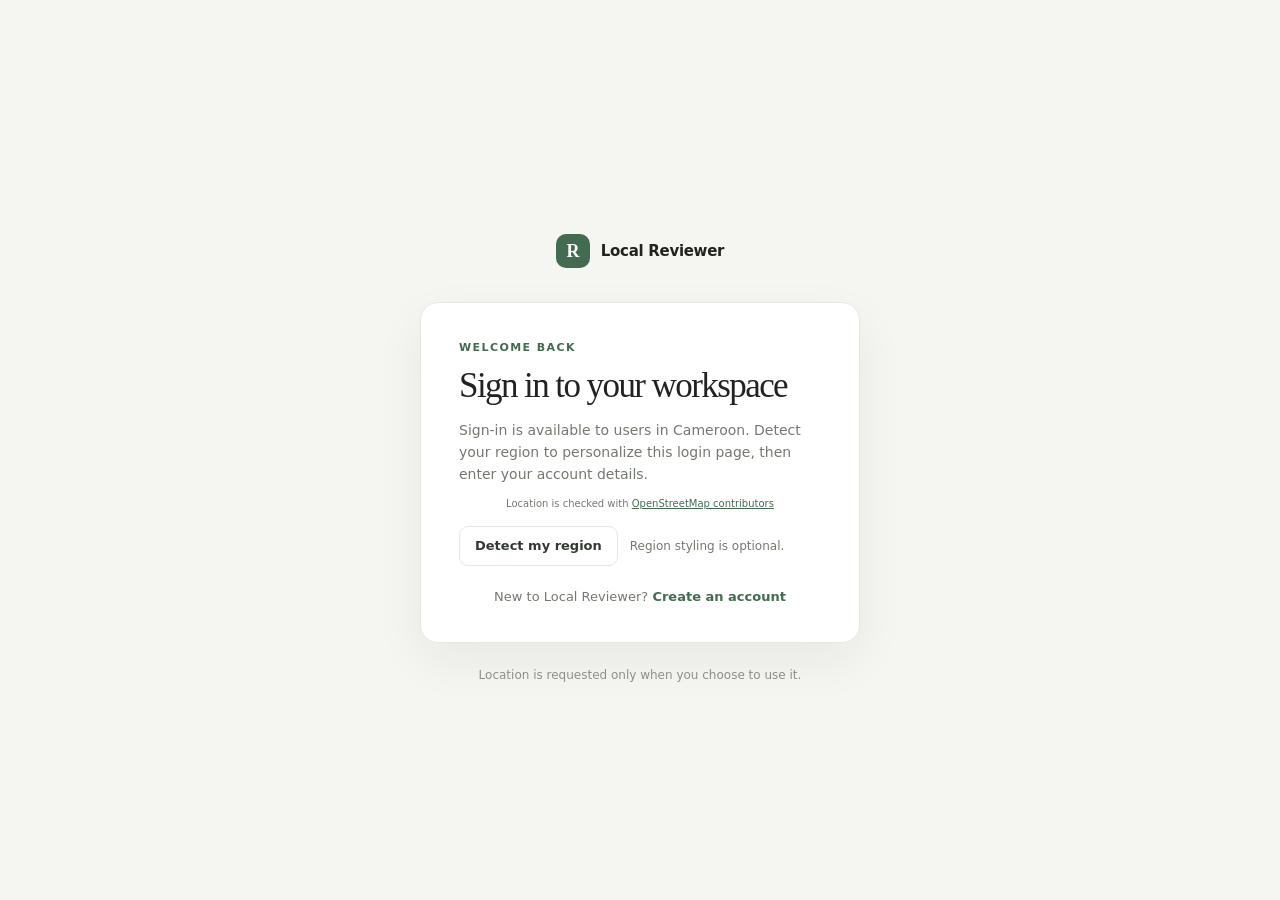
==== index.html @ 7c456812 "Initial commit Co-authored-by: Copilot <223556219+Copilot@users.noreply.github.com>" ====
<!doctype html>
<html lang="en">
  <head>
    <meta charset="utf-8" />
    <meta name="viewport" content="width=device-width, initial-scale=1" />
    <meta
      name="description"
      content="Sign in to Local Reviewer."
    />
    <title>Sign in · Local Reviewer</title>
    <link rel="stylesheet" href="css/styles.css" />
    <script src="js/auth.js" defer></script>
    <script src="js/app.js" defer></script>
  </head>
  <body>
    <main class="login-page">
      <a class="brand" href="./index.html" aria-label="Local Reviewer home">
        <span class="brand-mark" aria-hidden="true">R</span>
        <span>Local Reviewer</span>
      </a>

      <section class="login-card" aria-labelledby="login-title">
        <p class="eyebrow" id="region-eyebrow">Welcome back</p>
        <h1 id="login-title">Sign in to your workspace</h1>
        <p class="login-copy">
          Sign-in is available to users in Cameroon. Detect your region to
          personalize this login page, then enter your account details.
        </p>
        <p class="location-attribution auth-location-attribution">
          Location is checked with
          <a href="https://www.openstreetmap.org/copyright" target="_blank" rel="noreferrer">
            OpenStreetMap contributors
          </a>
        </p>

        <div class="region-picker">
          <button class="secondary-button" id="detect-region" type="button">
            Detect my region
          </button>
          <span id="region-status" role="status" aria-live="polite">
            Region styling is optional.
          </span>
        </div>

        <div class="manual-region-picker" id="manual-region-picker" hidden>
          <label for="region-preview">Preview a region</label>
          <div class="manual-region-controls">
            <select id="region-preview">
              <option value="">Choose a region</option>
              <option value="adamawa">Adamawa</option>
              <option value="centre">Centre</option>
              <option value="east">East</option>
              <option value="far-north">Far North</option>
              <option value="littoral">Littoral</option>
              <option value="north">North</option>
              <option value="northwest">Northwest</option>
              <option value="west">West</option>
              <option value="south">South</option>
              <option value="southwest">Southwest</option>
            </select>
            <button class="secondary-button" id="preview-region" type="button">
              Preview
            </button>
          </div>
          <p class="location-note">
            Preview only. Sign-in still verifies your actual location.
          </p>
        </div>

        <form class="login-form" id="login-form" hidden>
          <label for="email">Email address</label>
          <input
            id="email"
            name="email"
            type="email"
            placeholder="you@example.com"
            autocomplete="email"
            required
          />

          <label for="password">Password</label>
          <input
            id="password"
            name="password"
            type="password"
            placeholder="Enter your password"
            autocomplete="current-password"
            required
          />

          <div class="form-options">
            <label class="remember-option" for="remember">
              <input id="remember" name="remember" type="checkbox" />
              <span>Remember me</span>
            </label>
          </div>

          <button type="submit">Sign in</button>
        </form>
        <p
          class="form-message"
          id="form-message"
          role="status"
          aria-live="polite"
        ></p>
        <p class="account-prompt">
          New to Local Reviewer? <a href="register.html">Create an account</a>
        </p>
      </section>

      <p class="page-note">Location is requested only when you choose to use it.</p>
    </main>
  </body>
</html>
---- css/styles.css ----
:root {
  color-scheme: light;
  font-family:
    Inter, ui-sans-serif, system-ui, -apple-system, BlinkMacSystemFont, "Segoe UI",
    sans-serif;
  color: #20231f;
  background: #f5f6f2;
  font-synthesis: none;
  text-rendering: optimizeLegibility;
  -webkit-font-smoothing: antialiased;
  -moz-osx-font-smoothing: grayscale;

  --color-muted: #73796f;
  --color-accent: #426b50;
  --color-border: #e5e8e1;
}

* {
  box-sizing: border-box;
}

body {
  min-width: 320px;
  min-height: 100vh;
  margin: 0;
}

body[data-region="adamawa"] {
  --color-accent: #a85f16;
  --color-border: #eddbc6;
}

body[data-region="centre"] {
  --color-accent: #465fa8;
  --color-border: #d7def2;
}

body[data-region="east"] {
  --color-accent: #24786c;
  --color-border: #cde6df;
}

body[data-region="far-north"] {
  --color-accent: #b74632;
  --color-border: #efd5cc;
}

body[data-region="littoral"] {
  --color-accent: #6750a4;
  --color-border: #e0d8f0;
}

body[data-region="north"] {
  --color-accent: #92700d;
  --color-border: #e9e0bd;
}

body[data-region="northwest"] {
  --color-accent: #805095;
  --color-border: #ead9ef;
}

body[data-region="west"] {
  --color-accent: #ae4968;
  --color-border: #f0d7df;
}

body[data-region="south"] {
  --color-accent: #34744c;
  --color-border: #d2e5d7;
}

body[data-region="southwest"] {
  --color-accent: #277493;
  --color-border: #d0e3eb;
}

.login-page {
  display: flex;
  min-height: 100vh;
  flex-direction: column;
  align-items: center;
  justify-content: center;
  padding: 40px 20px 24px;
  animation: fade-in 4000ms cubic-bezier(0.22, 1, 0.36, 1) both;
}

.brand {
  display: inline-flex;
  align-items: center;
  gap: 11px;
  margin-bottom: 34px;
  color: inherit;
  font-size: 15px;
  font-weight: 650;
  letter-spacing: -0.02em;
  text-decoration: none;
}

.brand-mark {
  display: grid;
  width: 34px;
  height: 34px;
  place-items: center;
  border-radius: 10px;
  color: #fff;
  background: var(--color-accent);
  font-family: Georgia, serif;
  font-size: 18px;
}

.login-card {
  width: min(100%, 440px);
  padding: 38px;
  border: 1px solid var(--color-border);
  border-radius: 18px;
  background: #fff;
  box-shadow: 0 18px 50px rgb(32 35 31 / 6%);
}

.eyebrow {
  margin: 0 0 12px;
  color: var(--color-accent);
  font-size: 11px;
  font-weight: 700;
  letter-spacing: 0.13em;
  text-transform: uppercase;
}

h1 {
  margin: 0;
  font-family: Georgia, "Times New Roman", serif;
  font-size: clamp(28px, 6vw, 35px);
  font-weight: 400;
  letter-spacing: -0.045em;
  line-height: 1.15;
}

.login-copy {
  margin: 12px 0 30px;
  color: var(--color-muted);
  font-size: 14px;
  line-height: 1.6;
}

.login-form {
  display: flex;
  flex-direction: column;
}

.login-form[hidden] {
  display: none;
}

.login-form:not([hidden]) {
  animation: form-appear 520ms cubic-bezier(0.22, 1, 0.36, 1) both;
  transform-origin: top center;
}

.login-form > label,
.password-label label {
  color: #343a33;
  font-size: 13px;
  font-weight: 600;
}

.login-form input[type="email"],
.login-form input[type="password"] {
  width: 100%;
  height: 46px;
  margin: 8px 0 20px;
  padding: 0 13px;
  border: 1px solid #dfe3db;
  border-radius: 8px;
  outline: none;
  color: #20231f;
  background: #fff;
  font: inherit;
  font-size: 14px;
  transition:
    border-color 150ms ease,
    box-shadow 150ms ease;
}

.login-form input::placeholder {
  color: #a0a69c;
}

.login-form input[type="email"]:focus,
.login-form input[type="password"]:focus {
  border-color: var(--color-accent);
  box-shadow: 0 0 0 3px rgb(66 107 80 / 12%);
}

.password-label {
  display: flex;
  align-items: center;
  justify-content: space-between;
}

.form-options {
  margin: -3px 0 23px;
}

.remember-option {
  display: inline-flex;
  align-items: center;
  gap: 8px;
  color: #555c53;
  font-size: 13px;
  cursor: pointer;
}

.remember-option input {
  width: 15px;
  height: 15px;
  margin: 0;
  accent-color: var(--color-accent);
}

.login-form button {
  min-height: 46px;
  border: 0;
  border-radius: 8px;
  color: #fff;
  background: var(--color-accent);
  font: inherit;
  font-size: 14px;
  font-weight: 650;
  cursor: pointer;
  transition: background-color 150ms ease;
}

.login-form button:hover {
  background: #35583f;
}

.login-form button:disabled {
  cursor: wait;
  opacity: 0.7;
}

.login-form button:focus-visible,
.brand:focus-visible {
  outline: 3px solid rgb(66 107 80 / 30%);
  outline-offset: 3px;
}

.form-message {
  min-height: 0;
  margin: 0;
  color: #8a4b14;
  font-size: 13px;
  line-height: 1.5;
}

.form-message:not(:empty) {
  margin-top: 16px;
}

.page-note {
  margin: 25px 0 0;
  color: #8a9086;
  font-size: 12px;
  text-align: center;
}

.account-prompt {
  margin: 23px 0 0;
  color: var(--color-muted);
  font-size: 13px;
  text-align: center;
}

.account-prompt a {
  color: var(--color-accent);
  font-weight: 650;
  text-decoration: none;
}

.account-prompt a:hover {
  text-decoration: underline;
}

.site-header {
  display: flex;
  min-height: 76px;
  align-items: center;
  justify-content: space-between;
  padding: 0 clamp(20px, 5vw, 72px);
  border-bottom: 1px solid var(--color-border);
  background: #fff;
  animation: fade-in 420ms cubic-bezier(0.22, 1, 0.36, 1) both;
}

.site-header .brand {
  margin: 0;
}

.account-controls {
  display: flex;
  align-items: center;
  gap: 18px;
}

.user-email {
  color: var(--color-muted);
  font-size: 13px;
}

.sign-out-button {
  min-height: 36px;
  padding: 0 13px;
  border: 1px solid var(--color-border);
  border-radius: 7px;
  color: #343a33;
  background: #fff;
  font: inherit;
  font-size: 13px;
  font-weight: 600;
  cursor: pointer;
}

.sign-out-button:hover {
  background: #f5f6f2;
}

.sign-out-button:focus-visible,
.account-prompt a:focus-visible {
  outline: 3px solid rgb(66 107 80 / 30%);
  outline-offset: 3px;
}

.reviewer-workspace {
  width: min(100% - 48px, 1120px);
  margin: 0 auto;
  padding: clamp(48px, 9vh, 90px) 0;
  animation: reviewer-appear 520ms cubic-bezier(0.22, 1, 0.36, 1) both;
}

.reviewer-intro {
  text-align: center;
  animation: fade-in 480ms cubic-bezier(0.22, 1, 0.36, 1) both;
}

.reviewer-intro h1 {
  font-size: clamp(38px, 7vw, 58px);
}

.reviewer-grid {
  display: grid;
  grid-template-columns: minmax(0, 1.7fr) minmax(280px, 0.9fr);
  gap: 28px;
  margin-top: 42px;
  animation: reviewer-appear 560ms 100ms cubic-bezier(0.22, 1, 0.36, 1) both;
}

.review-panel,
.profile-panel {
  padding: 24px;
  border: 1px solid var(--color-border);
  border-radius: 18px;
  background: #fff;
  box-shadow: 0 12px 32px rgb(32 35 31 / 5%);
}

.panel-header {
  display: flex;
  align-items: center;
  justify-content: space-between;
  gap: 16px;
  margin-bottom: 18px;
}

.panel-header h2,
.profile-header h2 {
  margin: 0;
  font-size: 1.2rem;
  letter-spacing: -0.03em;
}

.review-card {
  display: flex;
  align-items: center;
  justify-content: space-between;
  gap: 16px;
  padding: 18px 16px;
  border: 1px solid var(--color-border);
  border-radius: 14px;
  background: #fafbf9;
  animation: fade-in 420ms cubic-bezier(0.22, 1, 0.36, 1) both;
}

.review-card:nth-of-type(2) {
  animation-delay: 70ms;
}

.review-card:nth-of-type(3) {
  animation-delay: 140ms;
}

.review-card:nth-of-type(4) {
  animation-delay: 210ms;
}

.review-card + .review-card {
  margin-top: 14px;
}

.review-card.highlighted {
  border-color: rgb(66 107 80 / 35%);
  background: rgb(66 107 80 / 5%);
}

.card-tag {
  margin: 0 0 8px;
  color: var(--color-muted);
  font-size: 11px;
  font-weight: 700;
  letter-spacing: 0.12em;
  text-transform: uppercase;
}

.review-card h3 {
  margin: 0;
  font-size: 1.08rem;
}

.pill {
  display: inline-flex;
  align-items: center;
  justify-content: center;
  min-height: 28px;
  padding: 0 10px;
  border-radius: 999px;
  font-size: 11px;
  font-weight: 700;
}

.pill.success {
  background: rgb(72 138 92 / 12%);
  color: #2d6d45;
}

.pill.warning {
  background: rgb(196 131 41 / 12%);
  color: #976110;
}

.pill.neutral {
  background: #eef1ee;
  color: #5c645e;
}

.profile-header {
  display: flex;
  align-items: center;
  gap: 14px;
  margin-bottom: 26px;
}

.avatar {
  display: grid;
  width: 52px;
  height: 52px;
  place-items: center;
  border-radius: 16px;
  color: #fff;
  background: linear-gradient(135deg, var(--color-accent), #7ca386);
  font-size: 1.2rem;
  font-weight: 700;
}

.profile-label,
.meta-label {
  color: var(--color-muted);
  font-size: 11px;
  letter-spacing: 0.1em;
  text-transform: uppercase;
}

.profile-info {
  display: grid;
  gap: 16px;
  padding: 18px 0;
  border-top: 1px solid var(--color-border);
  border-bottom: 1px solid var(--color-border);
}

.profile-info strong {
  display: block;
  margin-top: 6px;
  color: #1f2520;
  font-size: 0.96rem;
}

.connection-status {
  display: flex;
  align-items: center;
  gap: 8px;
}

.connection-dot {
  width: 8px;
  height: 8px;
  flex: 0 0 auto;
  border-radius: 50%;
  background: #969d94;
}

.connection-dot.is-online {
  background: #4c9b62;
}

.connection-dot.is-offline {
  background: #c45b50;
}

.location-info strong {
  overflow-wrap: anywhere;
  font-size: 0.85rem;
  line-height: 1.5;
}

.location-coordinates {
  display: block;
  margin-top: 4px;
  color: var(--color-muted);
  font-size: 12px;
  font-variant-numeric: tabular-nums;
}

.location-button {
  min-height: 34px;
  margin-top: 12px;
  padding: 0 11px;
  border: 1px solid var(--color-border);
  border-radius: 8px;
  color: #343a33;
  background: #fff;
  font: inherit;
  font-size: 12px;
  font-weight: 600;
  cursor: pointer;
}

.location-button:hover {
  background: #f5f6f2;
}

.location-button:disabled {
  cursor: wait;
  opacity: 0.65;
}

.location-button:focus-visible {
  outline: 3px solid rgb(66 107 80 / 30%);
  outline-offset: 3px;
}

.location-note {
  display: block;
  margin-top: 8px;
  color: var(--color-muted);
  font-size: 11px;
  line-height: 1.5;
}

.location-attribution {
  display: block;
  margin-top: 6px;
  color: var(--color-muted);
  font-size: 10px;
}

.location-attribution a {
  color: var(--color-accent);
}

.auth-location-attribution {
  margin: -18px 0 22px;
  text-align: center;
}

.region-picker {
  display: flex;
  align-items: center;
  gap: 12px;
  margin: -5px 0 23px;
}

.region-picker button {
  flex: 0 0 auto;
}

.region-picker span {
  color: var(--color-muted);
  font-size: 12px;
  line-height: 1.5;
}

.region-picker button:disabled {
  cursor: wait;
  opacity: 0.7;
}

.region-picker.is-detecting button::after {
  display: inline-block;
  width: 12px;
  height: 12px;
  margin-left: 9px;
  border: 2px solid currentColor;
  border-right-color: transparent;
  border-radius: 50%;
  content: "";
  vertical-align: -2px;
  animation: spin 700ms linear infinite;
}

.region-picker.is-detecting span {
  animation: status-pulse 1.2s ease-in-out infinite;
}

.region-picker span {
  overflow-wrap: anywhere;
}

.manual-region-picker {
  margin: -7px 0 22px;
  animation: fade-in 300ms ease both;
}

.manual-region-picker[hidden] {
  display: none;
}

.manual-region-picker > label {
  display: block;
  margin-bottom: 8px;
  color: #343a33;
  font-size: 12px;
  font-weight: 600;
}

.manual-region-controls {
  display: flex;
  gap: 10px;
}

.manual-region-controls select {
  min-width: 0;
  min-height: 40px;
  flex: 1;
  padding: 0 10px;
  border: 1px solid var(--color-border);
  border-radius: 8px;
  color: #343a33;
  background: #fff;
  font: inherit;
  font-size: 13px;
}

.manual-region-controls select:focus-visible,
.manual-region-controls button:focus-visible {
  outline: 3px solid rgb(66 107 80 / 30%);
  outline-offset: 3px;
}

.manual-region-picker .location-note {
  margin-top: 8px;
}

@keyframes fade-in {
  from {
    opacity: 0;
    transform: translateY(10px);
  }

  to {
    opacity: 1;
    transform: translateY(0);
  }
}

@keyframes form-appear {
  from {
    opacity: 0;
    transform: translateY(14px) scale(0.99);
  }

  to {
    opacity: 1;
    transform: translateY(0) scale(1);
  }
}

@keyframes reviewer-appear {
  from {
    opacity: 0;
    transform: translateY(18px);
  }

  to {
    opacity: 1;
    transform: translateY(0);
  }
}

@keyframes spin {
  to {
    transform: rotate(360deg);
  }
}

@keyframes status-pulse {
  50% {
    opacity: 0.55;
  }
}

@media (prefers-reduced-motion: reduce) {
  *,
  *::before,
  *::after {
    animation-duration: 0.01ms !important;
    animation-iteration-count: 1 !important;
    animation-delay: 0ms !important;
    scroll-behavior: auto !important;
  }
}

.stat-group {
  display: grid;
  grid-template-columns: repeat(2, minmax(0, 1fr));
  gap: 12px;
  margin: 22px 0;
}

.stat-box {
  padding: 16px 14px;
  border: 1px solid var(--color-border);
  border-radius: 12px;
  background: #f7f9f6;
}

.stat-box span {
  display: block;
  color: var(--color-muted);
  font-size: 11px;
  letter-spacing: 0.08em;
  text-transform: uppercase;
}

.stat-box strong {
  display: block;
  margin-top: 10px;
  font-size: 1.5rem;
}

.profile-actions {
  display: flex;
  flex-wrap: wrap;
  gap: 12px;
}

.primary-button,
.secondary-button {
  min-height: 40px;
  padding: 0 15px;
  border-radius: 9px;
  border: 1px solid var(--color-border);
  font: inherit;
  font-size: 13px;
  font-weight: 600;
  cursor: pointer;
}

.primary-button {
  color: #fff;
  background: var(--color-accent);
  border-color: var(--color-accent);
}

.secondary-button {
  background: #fff;
  color: #343a33;
}

.primary-button:hover {
  background: #35583f;
}

.secondary-button:hover {
  background: #f5f6f2;
}

@media (max-width: 760px) {
  .reviewer-grid {
    grid-template-columns: 1fr;
  }
}

@media (max-width: 480px) {
  .login-page {
    justify-content: flex-start;
    padding-top: max(52px, 10vh);
  }

  .brand {
    margin-bottom: 28px;
  }

  .login-card {
    padding: 30px 24px;
  }

  .site-header {
    min-height: 66px;
    padding-inline: 16px;
  }

  .account-controls {
    gap: 10px;
  }

  .user-email {
    max-width: 120px;
    overflow: hidden;
    font-size: 11px;
    text-overflow: ellipsis;
    white-space: nowrap;
  }

  .sign-out-button {
    min-height: 34px;
    padding-inline: 9px;
    font-size: 12px;
  }

  .reviewer-workspace {
    width: min(100% - 36px, 960px);
  }
}
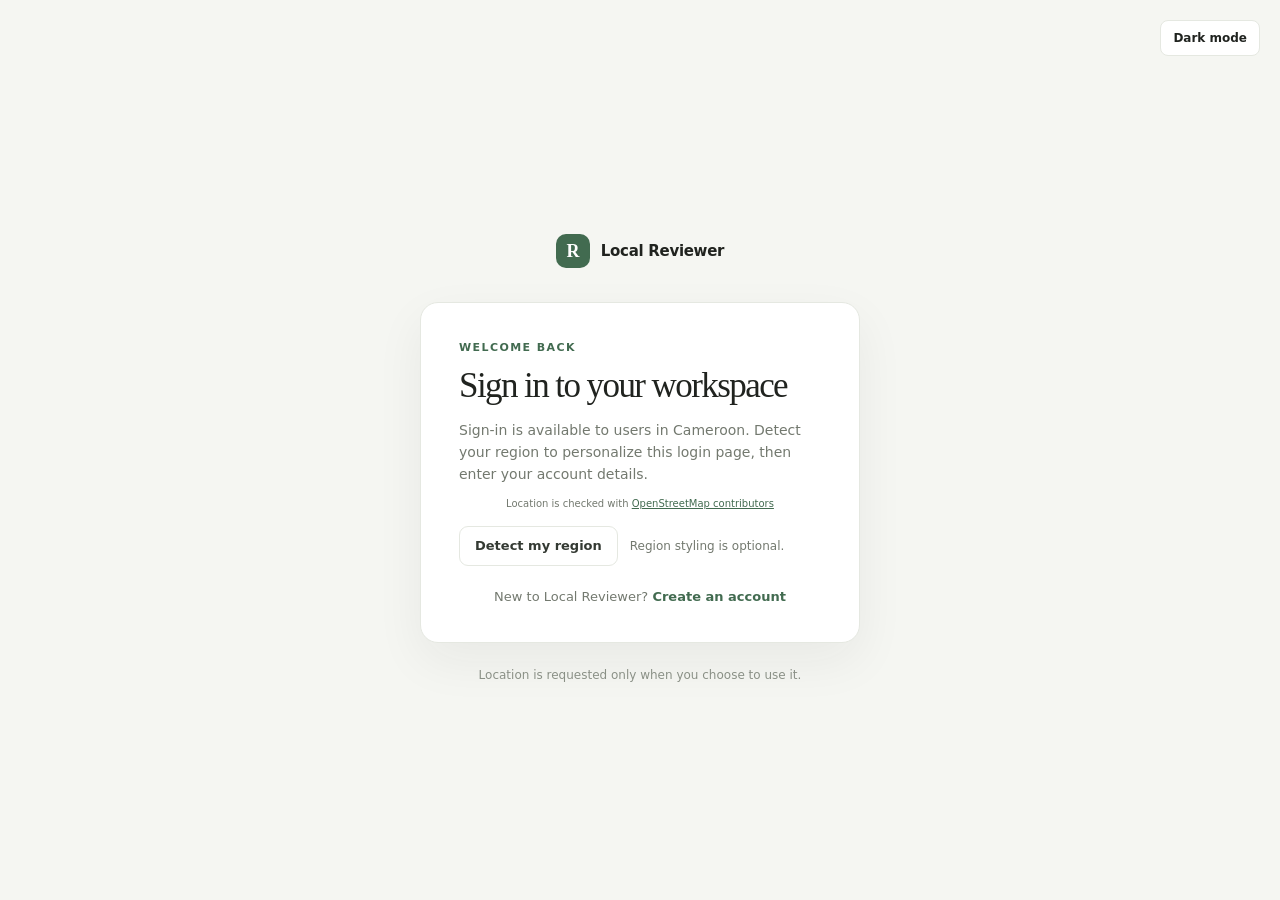
==== commit 10b718bd: "Add profile editing and report history Co-authored-by: Copilot <223556219+Copilot@users.noreply.gith" ====
--- a/index.html
+++ b/index.html
@@ -9,11 +9,15 @@
     />
     <title>Sign in · Local Reviewer</title>
     <link rel="stylesheet" href="css/styles.css" />
+    <script src="js/preferences.js"></script>
     <script src="js/auth.js" defer></script>
     <script src="js/app.js" defer></script>
   </head>
   <body>
     <main class="login-page">
+      <button class="theme-toggle page-theme-toggle" type="button" data-theme-toggle aria-pressed="false">
+        Dark mode
+      </button>
       <a class="brand" href="./index.html" aria-label="Local Reviewer home">
         <span class="brand-mark" aria-hidden="true">R</span>
         <span>Local Reviewer</span>
@@ -79,14 +83,25 @@
           />
 
           <label for="password">Password</label>
-          <input
-            id="password"
-            name="password"
-            type="password"
-            placeholder="Enter your password"
-            autocomplete="current-password"
-            required
-          />
+          <div class="password-field">
+            <input
+              id="password"
+              name="password"
+              type="password"
+              placeholder="Enter your password"
+              autocomplete="current-password"
+              required
+            />
+            <button
+              class="password-toggle"
+              type="button"
+              data-password-toggle
+              aria-controls="password"
+              aria-pressed="false"
+            >
+              Show
+            </button>
+          </div>
 
           <div class="form-options">
             <label class="remember-option" for="remember">
--- a/css/styles.css
+++ b/css/styles.css
@@ -3,8 +3,8 @@
   font-family:
     Inter, ui-sans-serif, system-ui, -apple-system, BlinkMacSystemFont, "Segoe UI",
     sans-serif;
-  color: #20231f;
-  background: #f5f6f2;
+  color: var(--color-text);
+  background: var(--color-page);
   font-synthesis: none;
   text-rendering: optimizeLegibility;
   -webkit-font-smoothing: antialiased;
@@ -13,6 +13,44 @@
   --color-muted: #73796f;
   --color-accent: #426b50;
   --color-border: #e5e8e1;
+  --color-text: #20231f;
+  --color-page: #f5f6f2;
+  --color-surface: #fff;
+  --color-surface-muted: #fafbf9;
+  --color-field-border: #dfe3db;
+  --color-label: #343a33;
+  --color-strong: #1f2520;
+  --color-option: #555c53;
+  --color-placeholder: #a0a69c;
+  --color-soft-background: #f5f6f2;
+  --color-button-hover: #35583f;
+}
+
+:root[data-theme="dark"] {
+  color-scheme: dark;
+  --color-text: #e8ebe6;
+  --color-page: #171a17;
+  --color-surface: #222622;
+  --color-surface-muted: #292e29;
+  --color-field-border: #414840;
+  --color-label: #d6dbd4;
+  --color-strong: #edf0eb;
+  --color-option: #c1c8bf;
+  --color-muted: #abb3a8;
+  --color-border: #383f37;
+  --color-placeholder: #9aa397;
+  --color-soft-background: #2a302a;
+  --color-button-hover: #35583f;
+}
+
+html,
+body {
+  background: var(--color-page);
+  color: var(--color-text);
+}
+
+html[data-theme="dark"] body {
+  --color-border: #383f37;
 }
 
 * {
@@ -20,7 +58,7 @@
 }
 
 body {
-  min-width: 320px;
+  min-width: 100%;
   min-height: 100vh;
   margin: 0;
 }
@@ -109,12 +147,41 @@
   font-size: 18px;
 }
 
+.theme-toggle {
+  min-height: 36px;
+  padding: 0 12px;
+  border: 1px solid var(--color-border);
+  border-radius: 8px;
+  color: var(--color-text);
+  background: var(--color-surface);
+  font: inherit;
+  font-size: 12px;
+  font-weight: 600;
+  cursor: pointer;
+}
+
+.theme-toggle:hover {
+  background: var(--color-soft-background);
+}
+
+.theme-toggle:focus-visible,
+.password-toggle:focus-visible {
+  outline: 3px solid rgb(66 107 80 / 30%);
+  outline-offset: 3px;
+}
+
+.page-theme-toggle {
+  position: absolute;
+  top: 20px;
+  right: 20px;
+}
+
 .login-card {
   width: min(100%, 440px);
   padding: 38px;
   border: 1px solid var(--color-border);
   border-radius: 18px;
-  background: #fff;
+  background: var(--color-surface);
   box-shadow: 0 18px 50px rgb(32 35 31 / 6%);
 }
 
@@ -159,22 +226,26 @@
 
 .login-form > label,
 .password-label label {
-  color: #343a33;
+  color: var(--color-label);
   font-size: 13px;
   font-weight: 600;
 }
 
 .login-form input[type="email"],
-.login-form input[type="password"] {
+.login-form input[type="password"],
+.login-form input[type="text"],
+.review-form input,
+.review-form select,
+.review-form textarea {
   width: 100%;
-  height: 46px;
+  min-height: 46px;
   margin: 8px 0 20px;
   padding: 0 13px;
-  border: 1px solid #dfe3db;
+  border: 1px solid var(--color-field-border);
   border-radius: 8px;
   outline: none;
-  color: #20231f;
-  background: #fff;
+  color: var(--color-text);
+  background: var(--color-surface);
   font: inherit;
   font-size: 14px;
   transition:
@@ -183,13 +254,44 @@
 }
 
 .login-form input::placeholder {
-  color: #a0a69c;
+  color: var(--color-placeholder);
 }
 
 .login-form input[type="email"]:focus,
-.login-form input[type="password"]:focus {
+.login-form input[type="password"]:focus,
+.login-form input[type="text"]:focus {
   border-color: var(--color-accent);
   box-shadow: 0 0 0 3px rgb(66 107 80 / 12%);
+}
+
+.password-field {
+  position: relative;
+  display: flex;
+  align-items: flex-start;
+}
+
+.login-form .password-field input {
+  padding-right: 64px;
+}
+
+.login-form .password-toggle {
+  position: absolute;
+  top: 14px;
+  right: 9px;
+  min-height: 32px;
+  padding: 0 7px;
+  border: 0;
+  color: var(--color-accent);
+  background: transparent;
+  font-size: 12px;
+}
+
+.login-form .password-toggle:hover {
+  background: var(--color-soft-background);
+}
+
+.password-toggle:focus-visible {
+  outline-offset: 0;
 }
 
 .password-label {
@@ -206,7 +308,7 @@
   display: inline-flex;
   align-items: center;
   gap: 8px;
-  color: #555c53;
+  color: var(--color-option);
   font-size: 13px;
   cursor: pointer;
 }
@@ -232,7 +334,7 @@
 }
 
 .login-form button:hover {
-  background: #35583f;
+  background: var(--color-button-hover);
 }
 
 .login-form button:disabled {
@@ -289,7 +391,7 @@
   justify-content: space-between;
   padding: 0 clamp(20px, 5vw, 72px);
   border-bottom: 1px solid var(--color-border);
-  background: #fff;
+  background: var(--color-surface);
   animation: fade-in 420ms cubic-bezier(0.22, 1, 0.36, 1) both;
 }
 
@@ -313,8 +415,8 @@
   padding: 0 13px;
   border: 1px solid var(--color-border);
   border-radius: 7px;
-  color: #343a33;
-  background: #fff;
+  color: var(--color-label);
+  background: var(--color-surface);
   font: inherit;
   font-size: 13px;
   font-weight: 600;
@@ -322,7 +424,7 @@
 }
 
 .sign-out-button:hover {
-  background: #f5f6f2;
+  background: var(--color-soft-background);
 }
 
 .sign-out-button:focus-visible,
@@ -360,7 +462,7 @@
   padding: 24px;
   border: 1px solid var(--color-border);
   border-radius: 18px;
-  background: #fff;
+  background: var(--color-surface);
   box-shadow: 0 12px 32px rgb(32 35 31 / 5%);
 }
 
@@ -377,6 +479,85 @@
   margin: 0;
   font-size: 1.2rem;
   letter-spacing: -0.03em;
+}
+
+.review-form {
+  display: flex;
+  flex-direction: column;
+  gap: 10px;
+  margin: 0 0 20px;
+  padding: 18px;
+  border: 1px solid var(--color-border);
+  border-radius: 12px;
+  background: var(--color-surface-muted);
+  animation: form-appear 320ms cubic-bezier(0.22, 1, 0.36, 1) both;
+}
+
+.review-form[hidden] {
+  display: none;
+}
+
+.review-form label {
+  color: var(--color-label);
+  font-size: 12px;
+  font-weight: 600;
+}
+
+.review-form-intro,
+.review-form-note,
+.review-form-feedback {
+  margin: 0 0 5px;
+  color: var(--color-muted);
+  font-size: 12px;
+  line-height: 1.5;
+}
+
+.review-form input,
+.review-form select,
+.review-form textarea {
+  min-height: 42px;
+  margin: 0 0 5px;
+  padding: 10px 11px;
+  font: inherit;
+  font-size: 13px;
+}
+
+.review-form textarea {
+  min-height: 78px;
+  resize: vertical;
+}
+
+.review-form input:focus,
+.review-form select:focus,
+.review-form textarea:focus {
+  border-color: var(--color-accent);
+  outline: none;
+  box-shadow: 0 0 0 3px rgb(66 107 80 / 12%);
+}
+
+.review-form-row {
+  display: grid;
+  grid-template-columns: repeat(2, minmax(0, 1fr));
+  gap: 12px;
+}
+
+.review-form-row > div {
+  display: flex;
+  min-width: 0;
+  flex-direction: column;
+  gap: 10px;
+}
+
+.review-form .primary-button {
+  align-self: flex-start;
+}
+
+.review-form-note {
+  margin-top: 3px;
+}
+
+.review-form-feedback:not(:empty) {
+  color: var(--color-accent);
 }
 
 .review-card {
@@ -387,7 +568,7 @@
   padding: 18px 16px;
   border: 1px solid var(--color-border);
   border-radius: 14px;
-  background: #fafbf9;
+  background: var(--color-surface-muted);
   animation: fade-in 420ms cubic-bezier(0.22, 1, 0.36, 1) both;
 }
 
@@ -448,8 +629,8 @@
 }
 
 .pill.neutral {
-  background: #eef1ee;
-  color: #5c645e;
+  background: var(--color-soft-background);
+  color: var(--color-option);
 }
 
 .profile-header {
@@ -490,7 +671,7 @@
 .profile-info strong {
   display: block;
   margin-top: 6px;
-  color: #1f2520;
+  color: var(--color-strong);
   font-size: 0.96rem;
 }
 
@@ -536,8 +717,8 @@
   padding: 0 11px;
   border: 1px solid var(--color-border);
   border-radius: 8px;
-  color: #343a33;
-  background: #fff;
+  color: var(--color-label);
+  background: var(--color-surface);
   font: inherit;
   font-size: 12px;
   font-weight: 600;
@@ -545,7 +726,7 @@
 }
 
 .location-button:hover {
-  background: #f5f6f2;
+  background: var(--color-soft-background);
 }
 
 .location-button:disabled {
@@ -637,7 +818,7 @@
 .manual-region-picker > label {
   display: block;
   margin-bottom: 8px;
-  color: #343a33;
+  color: var(--color-label);
   font-size: 12px;
   font-weight: 600;
 }
@@ -654,8 +835,8 @@
   padding: 0 10px;
   border: 1px solid var(--color-border);
   border-radius: 8px;
-  color: #343a33;
-  background: #fff;
+  color: var(--color-text);
+  background: var(--color-surface);
   font: inherit;
   font-size: 13px;
 }
@@ -740,7 +921,7 @@
   padding: 16px 14px;
   border: 1px solid var(--color-border);
   border-radius: 12px;
-  background: #f7f9f6;
+  background: var(--color-surface-muted);
 }
 
 .stat-box span {
@@ -761,6 +942,209 @@
   display: flex;
   flex-wrap: wrap;
   gap: 12px;
+}
+
+.workspace-dialog {
+  width: min(100% - 32px, 520px);
+  max-height: min(85vh, 720px);
+  padding: 0;
+  overflow: auto;
+  border: 1px solid var(--color-border);
+  border-radius: 16px;
+  color: var(--color-text);
+  background: var(--color-surface);
+  box-shadow: 0 24px 70px rgb(0 0 0 / 24%);
+}
+
+.workspace-dialog::backdrop {
+  background: rgb(10 14 10 / 55%);
+  backdrop-filter: blur(3px);
+}
+
+.dialog-form {
+  display: flex;
+  flex-direction: column;
+  gap: 12px;
+  padding: 24px;
+}
+
+.dialog-heading {
+  display: flex;
+  align-items: flex-start;
+  justify-content: space-between;
+  gap: 18px;
+  margin-bottom: 4px;
+}
+
+.dialog-heading .eyebrow {
+  margin-bottom: 7px;
+}
+
+.dialog-heading h2 {
+  margin: 0;
+  font-family: Georgia, "Times New Roman", serif;
+  font-size: 1.6rem;
+  font-weight: 400;
+}
+
+.dialog-close {
+  display: grid;
+  width: 36px;
+  height: 36px;
+  flex: 0 0 auto;
+  place-items: center;
+  border: 1px solid var(--color-border);
+  border-radius: 9px;
+  color: var(--color-text);
+  background: var(--color-surface);
+  font: inherit;
+  font-size: 22px;
+  cursor: pointer;
+}
+
+.dialog-close:hover {
+  background: var(--color-soft-background);
+}
+
+.dialog-form > label {
+  color: var(--color-label);
+  font-size: 13px;
+  font-weight: 600;
+}
+
+.dialog-form input {
+  min-height: 44px;
+  padding: 0 12px;
+  border: 1px solid var(--color-field-border);
+  border-radius: 8px;
+  color: var(--color-text);
+  background: var(--color-surface);
+  font: inherit;
+  font-size: 14px;
+}
+
+.dialog-form input:focus-visible {
+  border-color: var(--color-accent);
+  outline: 3px solid rgb(66 107 80 / 14%);
+}
+
+.dialog-note,
+.dialog-feedback {
+  margin: 0;
+  color: var(--color-muted);
+  font-size: 12px;
+  line-height: 1.55;
+}
+
+.dialog-feedback:not(:empty) {
+  color: #a74737;
+}
+
+.dialog-actions {
+  display: flex;
+  justify-content: flex-end;
+  gap: 10px;
+  margin-top: 8px;
+}
+
+.dialog-actions button:focus-visible,
+.dialog-close:focus-visible {
+  outline: 3px solid rgb(66 107 80 / 30%);
+  outline-offset: 3px;
+}
+
+.reports-dialog {
+  width: min(100% - 32px, 680px);
+}
+
+.report-history {
+  display: grid;
+  gap: 12px;
+  max-height: 45vh;
+  margin: 0;
+  padding: 0;
+  overflow: auto;
+  list-style: none;
+}
+
+.report-history li {
+  padding: 14px;
+  border: 1px solid var(--color-border);
+  border-radius: 11px;
+  background: var(--color-surface-muted);
+}
+
+.report-history-heading {
+  display: flex;
+  justify-content: space-between;
+  gap: 12px;
+}
+
+.report-history h3 {
+  margin: 0;
+  overflow-wrap: anywhere;
+  font-size: 14px;
+}
+
+.report-history p {
+  margin: 7px 0;
+  color: var(--color-muted);
+  font-size: 12px;
+}
+
+.report-history-status {
+  color: var(--color-accent);
+  font-size: 11px;
+  font-weight: 650;
+}
+
+.report-history details {
+  margin-top: 10px;
+  border-top: 1px solid var(--color-border);
+  padding-top: 9px;
+}
+
+.report-history summary {
+  color: var(--color-accent);
+  font-size: 12px;
+  font-weight: 650;
+  cursor: pointer;
+}
+
+.report-history dl {
+  display: grid;
+  gap: 5px 12px;
+  grid-template-columns: minmax(100px, 0.35fr) minmax(0, 1fr);
+  margin: 12px 0 0;
+  font-size: 12px;
+  line-height: 1.5;
+}
+
+.report-history dt {
+  color: var(--color-muted);
+  font-weight: 600;
+}
+
+.report-history dd {
+  min-width: 0;
+  margin: 0;
+  overflow-wrap: anywhere;
+  white-space: pre-wrap;
+}
+
+.reports-empty {
+  margin: 8px 0;
+  padding: 20px;
+  border: 1px dashed var(--color-border);
+  border-radius: 10px;
+  color: var(--color-muted);
+  font-size: 13px;
+  text-align: center;
+}
+
+.dialog-actions button:disabled {
+  cursor: not-allowed;
+  opacity: 0.55;
 }
 
 .primary-button,
@@ -782,16 +1166,16 @@
 }
 
 .secondary-button {
-  background: #fff;
-  color: #343a33;
+  background: var(--color-surface);
+  color: var(--color-label);
 }
 
 .primary-button:hover {
-  background: #35583f;
+  background: var(--color-button-hover);
 }
 
 .secondary-button:hover {
-  background: #f5f6f2;
+  background: var(--color-soft-background);
 }
 
 @media (max-width: 760px) {
@@ -815,16 +1199,20 @@
   }
 
   .site-header {
+    flex-wrap: wrap;
     min-height: 66px;
-    padding-inline: 16px;
+    gap: 10px;
+    padding: 12px 16px;
   }
 
   .account-controls {
-    gap: 10px;
+    width: 100%;
+    justify-content: flex-end;
+    gap: 8px;
   }
 
   .user-email {
-    max-width: 120px;
+    max-width: min(120px, 35vw);
     overflow: hidden;
     font-size: 11px;
     text-overflow: ellipsis;
@@ -837,7 +1225,26 @@
     font-size: 12px;
   }
 
+  .theme-toggle {
+    min-height: 34px;
+    padding-inline: 9px;
+  }
+
+  .page-theme-toggle {
+    top: 14px;
+    right: 14px;
+  }
+
   .reviewer-workspace {
     width: min(100% - 36px, 960px);
   }
-}
+
+  .review-panel,
+  .profile-panel {
+    padding: 18px;
+  }
+
+  .review-form-row {
+    grid-template-columns: 1fr;
+  }
+}
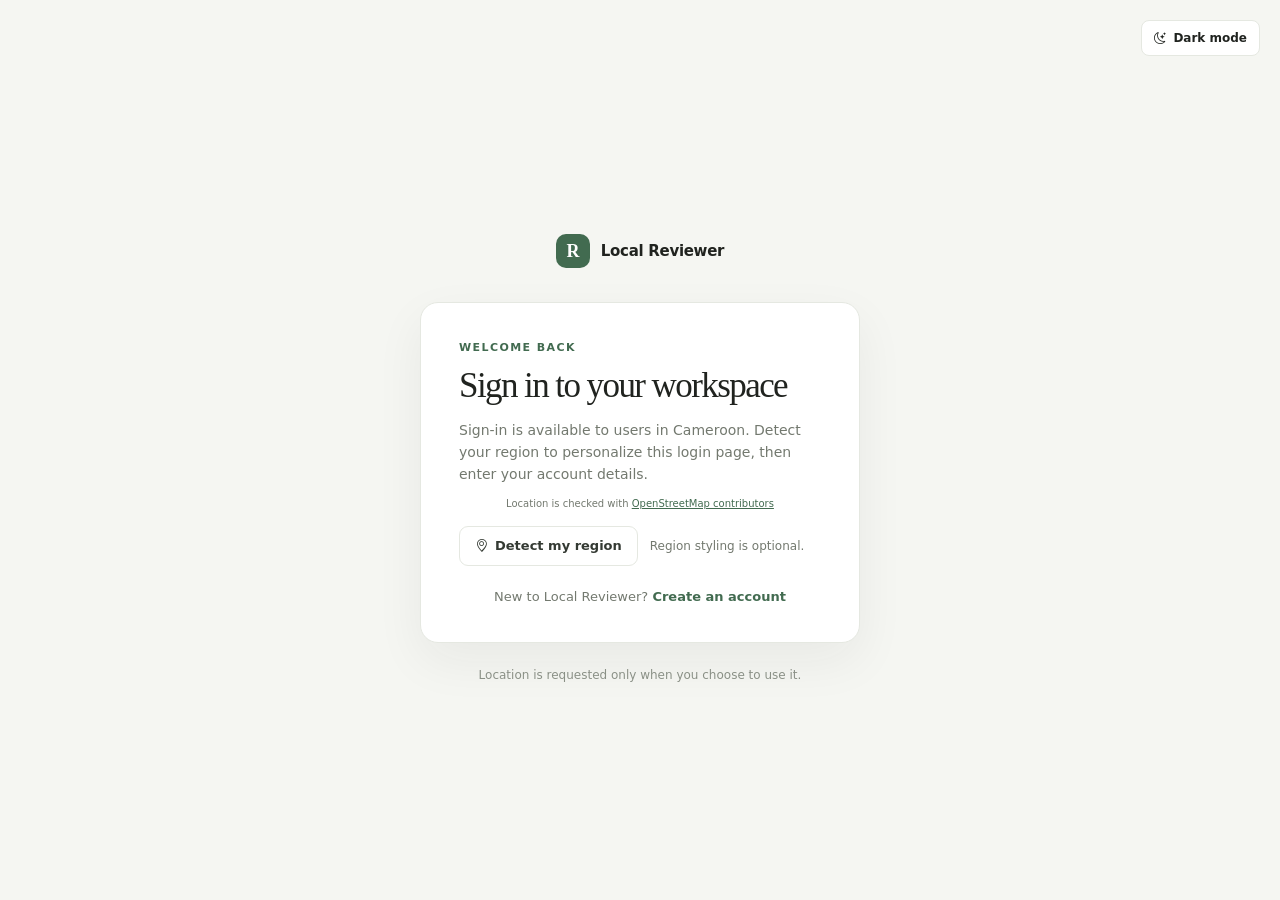
==== commit 6ac6ba29: "Add Bootstrap icons across app Co-authored-by: Copilot <223556219+Copilot@users.noreply.github.com>" ====
--- a/index.html
+++ b/index.html
@@ -8,6 +8,11 @@
       content="Sign in to Local Reviewer."
     />
     <title>Sign in · Local Reviewer</title>
+    <link rel="preconnect" href="https://cdn.jsdelivr.net" crossorigin />
+    <link
+      rel="stylesheet"
+      href="https://cdn.jsdelivr.net/npm/bootstrap-icons@1.11.3/font/bootstrap-icons.min.css"
+    />
     <link rel="stylesheet" href="css/styles.css" />
     <script src="js/preferences.js"></script>
     <script src="js/auth.js" defer></script>
@@ -16,7 +21,8 @@
   <body>
     <main class="login-page">
       <button class="theme-toggle page-theme-toggle" type="button" data-theme-toggle aria-pressed="false">
-        Dark mode
+        <i class="bi bi-moon-stars" aria-hidden="true"></i>
+        <span data-theme-label>Dark mode</span>
       </button>
       <a class="brand" href="./index.html" aria-label="Local Reviewer home">
         <span class="brand-mark" aria-hidden="true">R</span>
@@ -39,6 +45,7 @@
 
         <div class="region-picker">
           <button class="secondary-button" id="detect-region" type="button">
+            <i class="bi bi-geo-alt" aria-hidden="true"></i>
             Detect my region
           </button>
           <span id="region-status" role="status" aria-live="polite">
@@ -63,6 +70,7 @@
               <option value="southwest">Southwest</option>
             </select>
             <button class="secondary-button" id="preview-region" type="button">
+              <i class="bi bi-palette" aria-hidden="true"></i>
               Preview
             </button>
           </div>
@@ -99,7 +107,8 @@
               aria-controls="password"
               aria-pressed="false"
             >
-              Show
+              <i class="bi bi-eye" aria-hidden="true"></i>
+              <span>Show</span>
             </button>
           </div>
 
@@ -110,7 +119,10 @@
             </label>
           </div>
 
-          <button type="submit">Sign in</button>
+          <button type="submit">
+            <i class="bi bi-box-arrow-in-right" aria-hidden="true"></i>
+            Sign in
+          </button>
         </form>
         <p
           class="form-message"
--- a/css/styles.css
+++ b/css/styles.css
@@ -55,6 +55,38 @@
 
 * {
   box-sizing: border-box;
+}
+
+.bi {
+  display: inline-block;
+  line-height: 1;
+  vertical-align: -0.1em;
+}
+
+.panel-header h2 > .bi {
+  margin-right: 7px;
+}
+
+.location-attribution a .bi {
+  margin-right: 3px;
+  font-size: 0.9em;
+}
+
+.primary-button,
+.secondary-button,
+.theme-toggle,
+.sign-out-button,
+.location-button,
+.login-form button,
+.password-toggle {
+  display: inline-flex;
+  align-items: center;
+  justify-content: center;
+  gap: 7px;
+}
+
+.password-field > .password-toggle {
+  gap: 4px;
 }
 
 body {
@@ -1002,6 +1034,10 @@
   cursor: pointer;
 }
 
+.dialog-close .bi {
+  font-size: 16px;
+}
+
 .dialog-close:hover {
   background: var(--color-soft-background);
 }
